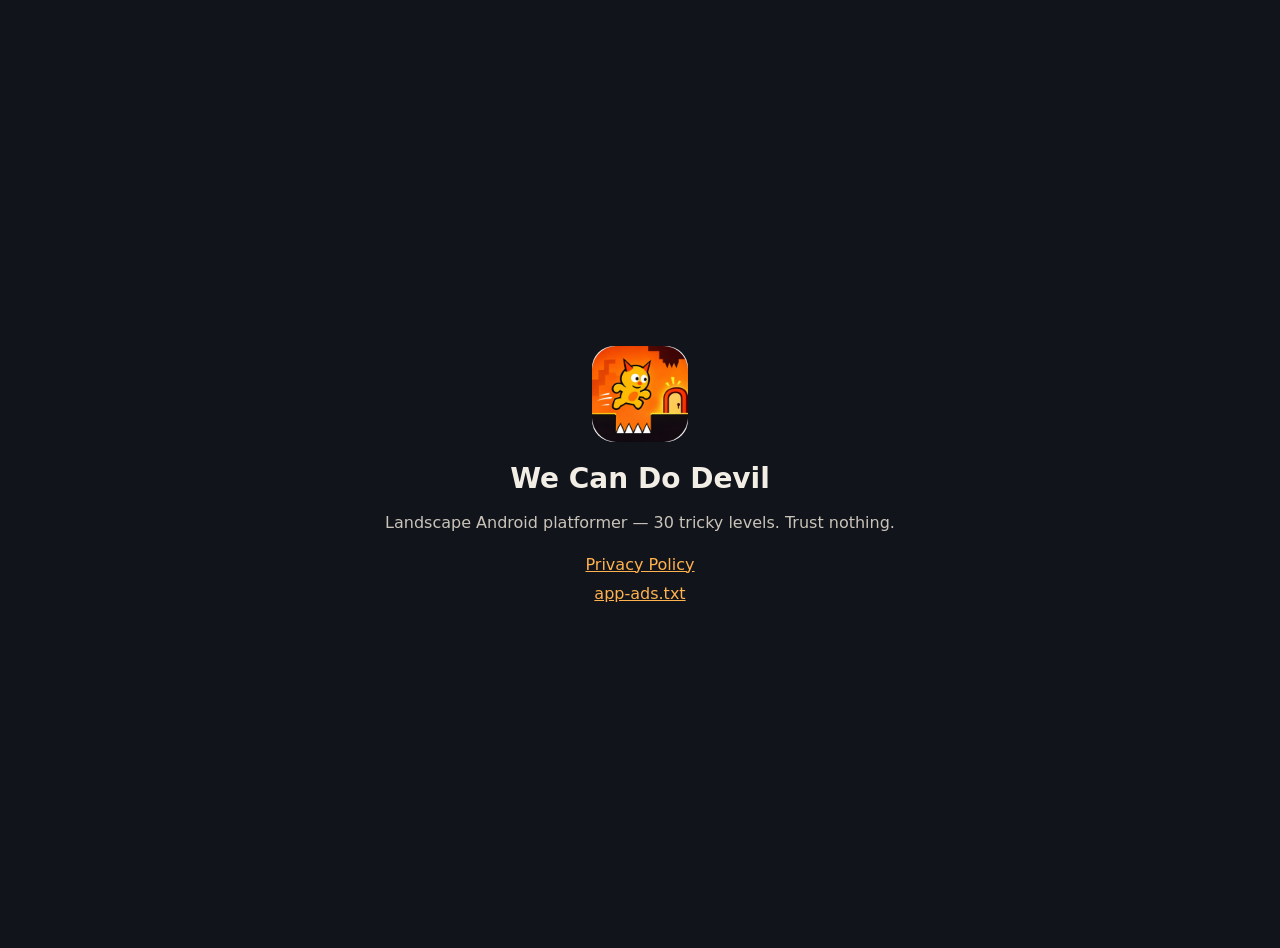
==== index.html @ e6aca090 "Add We Can Do Devil privacy policy and app-ads.txt" ====
<!doctype html>
<html lang="en">
  <head>
    <meta charset="UTF-8" />
    <meta name="viewport" content="width=device-width, initial-scale=1" />
    <title>We Can Do Devil</title>
    <style>
      body {
        margin: 0;
        font-family: system-ui, -apple-system, Segoe UI, sans-serif;
        background: #12141b;
        color: #f2eee6;
        min-height: 100vh;
        display: grid;
        place-items: center;
        padding: 24px;
      }
      main { max-width: 520px; text-align: center; }
      img { width: 96px; height: 96px; border-radius: 22px; margin-bottom: 16px; }
      h1 { margin: 0 0 8px; font-size: 28px; }
      p { color: #c9c4ba; line-height: 1.5; }
      a { color: #ffb24d; }
      .links { margin-top: 20px; display: grid; gap: 10px; }
    </style>
  </head>
  <body>
    <main>
      <img src="icon-512.png" alt="We Can Do Devil icon" width="96" height="96" />
      <h1>We Can Do Devil</h1>
      <p>Landscape Android platformer — 30 tricky levels. Trust nothing.</p>
      <div class="links">
        <a href="privacy.html">Privacy Policy</a>
        <a href="app-ads.txt">app-ads.txt</a>
      </div>
    </main>
  </body>
</html>
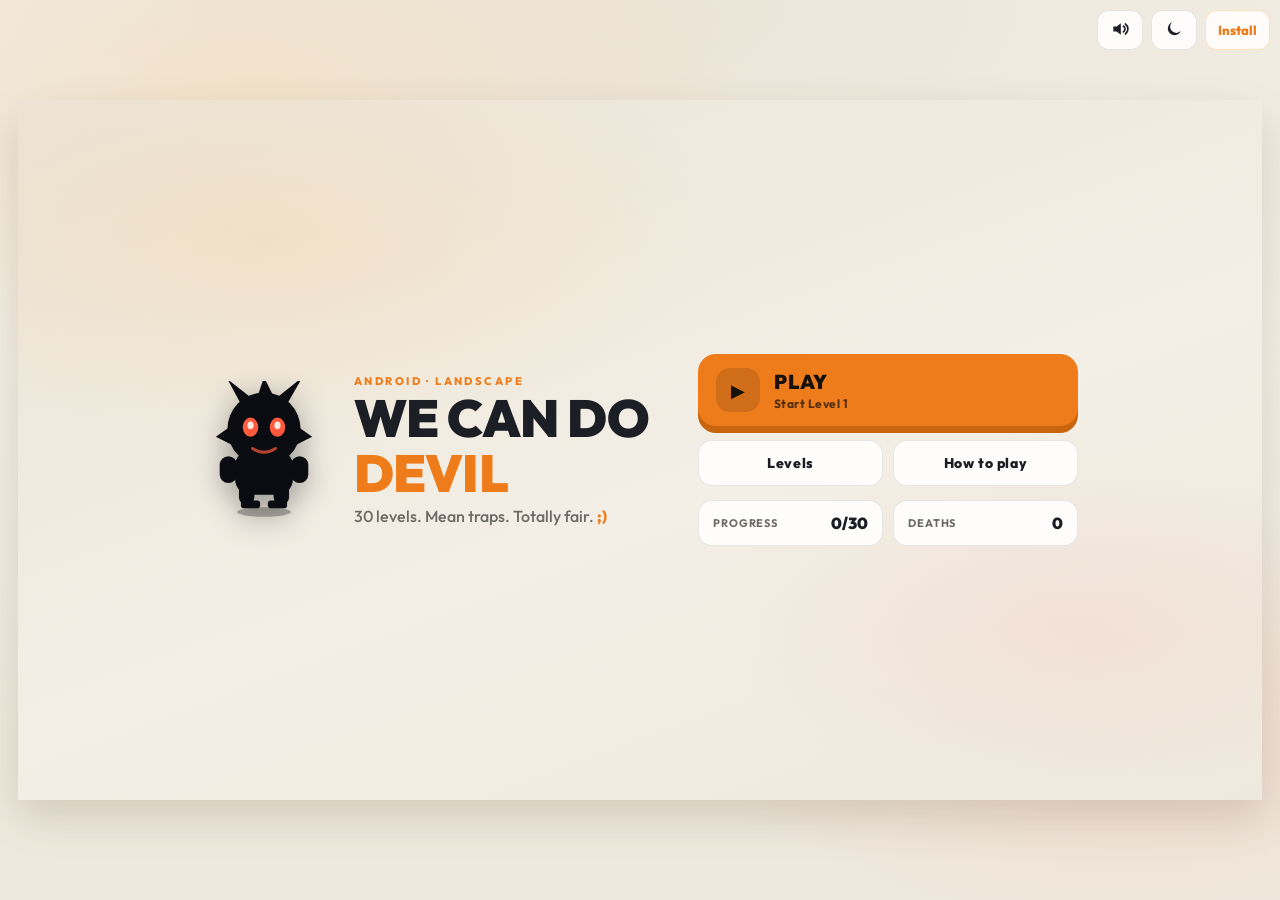
==== commit 589e21c1: "Publish full We Can Do Devil web game on GitHub Pages" ====
--- a/index.html
+++ b/index.html
@@ -1,37 +1,271 @@
-<!doctype html>
-<html lang="en">
+﻿<!doctype html>
+<html lang="en" data-theme="dark">
   <head>
     <meta charset="UTF-8" />
-    <meta name="viewport" content="width=device-width, initial-scale=1" />
+    <meta name="viewport" content="width=device-width, initial-scale=1.0, maximum-scale=1.0, user-scalable=no, viewport-fit=cover" />
+    <meta name="theme-color" content="#14161d" />
+    <meta name="screen-orientation" content="landscape" />
     <title>We Can Do Devil</title>
-    <style>
-      body {
-        margin: 0;
-        font-family: system-ui, -apple-system, Segoe UI, sans-serif;
-        background: #12141b;
-        color: #f2eee6;
-        min-height: 100vh;
-        display: grid;
-        place-items: center;
-        padding: 24px;
-      }
-      main { max-width: 520px; text-align: center; }
-      img { width: 96px; height: 96px; border-radius: 22px; margin-bottom: 16px; }
-      h1 { margin: 0 0 8px; font-size: 28px; }
-      p { color: #c9c4ba; line-height: 1.5; }
-      a { color: #ffb24d; }
-      .links { margin-top: 20px; display: grid; gap: 10px; }
-    </style>
+    <meta name="description" content="A cute precision platformer with tricky traps and 30 levels. Landscape mobile game." />
+    <meta property="og:title" content="We Can Do Devil" />
+    <meta property="og:description" content="A cute precision platformer with tricky traps and 30 levels." />
+    <meta property="og:type" content="website" />
+    <meta name="twitter:card" content="summary_large_image" />
+    <meta name="mobile-web-app-capable" content="yes" />
+    <meta name="apple-mobile-web-app-capable" content="yes" />
+    <meta name="apple-mobile-web-app-status-bar-style" content="black-translucent" />
+    <meta name="apple-mobile-web-app-title" content="We Can Do Devil" />
+    <link rel="manifest" href="./manifest.json" />
+    <link rel="icon" type="image/svg+xml" href="./icon.svg" />
+    <link rel="apple-touch-icon" href="./icon.svg" />
+    <link rel="preconnect" href="https://fonts.googleapis.com" />
+    <link rel="preconnect" href="https://fonts.gstatic.com" crossorigin />
+    <link href="https://fonts.googleapis.com/css2?family=Outfit:wght@400;500;600;700;800;900&display=swap" rel="stylesheet" />
+    <script type="module" crossorigin src="./assets/index-De9Zyb-N.js"></script>
+    <link rel="modulepreload" crossorigin href="./assets/three.core-CCTtPcqR.js">
+    <link rel="modulepreload" crossorigin href="./assets/BufferGeometryUtils-biHUlhMJ.js">
+    <link rel="modulepreload" crossorigin href="./assets/HandPoses-DaabQczj.js">
+    <link rel="modulepreload" crossorigin href="./assets/ThreeDisposal-ByyJ91mK.js">
+    <link rel="modulepreload" crossorigin href="./assets/Pass-BI-sUX_o.js">
+    <link rel="modulepreload" crossorigin href="./assets/preload-helper-DclECHGd.js">
+    <link rel="modulepreload" crossorigin href="./assets/ModelLoader-D724xuoS.js">
+    <link rel="modulepreload" crossorigin href="./assets/UITextInput-BegEpSxN.js">
+    <link rel="modulepreload" crossorigin href="./assets/PanelMaterialFactory-B_TD-cvQ.js">
+    <link rel="modulepreload" crossorigin href="./assets/three.module-2ttZKR7F.js">
+    <link rel="modulepreload" crossorigin href="./assets/dist-CMedSjkm.js">
+    <link rel="stylesheet" crossorigin href="./assets/index-B0c76IM-.css">
   </head>
   <body>
-    <main>
-      <img src="icon-512.png" alt="We Can Do Devil icon" width="96" height="96" />
-      <h1>We Can Do Devil</h1>
-      <p>Landscape Android platformer — 30 tricky levels. Trust nothing.</p>
-      <div class="links">
-        <a href="privacy.html">Privacy Policy</a>
-        <a href="app-ads.txt">app-ads.txt</a>
-      </div>
-    </main>
+    <!-- Compact top tools (mobile-first) -->
+    <div id="topbar">
+      <button id="btn-mute" class="ic-btn" aria-label="Toggle sound" title="Sound">
+        <span id="ic-mute"></span>
+      </button>
+      <button id="btn-theme" class="ic-btn" aria-label="Toggle theme" title="Theme">
+        <span id="ic-theme"></span>
+      </button>
+      <button id="btn-install-apk" class="ic-btn apk-btn" aria-label="Install App" title="Install on Android">
+        <span>Install</span>
+      </button>
+    </div>
+
+    <div id="stage">
+      <canvas id="game" width="960" height="540"></canvas>
+
+      <!-- HUD -->
+      <div id="hud" class="hidden">
+        <div class="hud-left">
+          <button id="hud-menu-btn" class="hud-pill-btn" title="Pause" aria-label="Pause">☰</button>
+          <span id="hud-levelnum" class="pill">1</span>
+          <span id="hud-levelname">NOTHING TO SEE HERE</span>
+        </div>
+        <div class="hud-right">
+          <span class="skull" aria-hidden="true">☠</span><span id="hud-deaths">0</span>
+        </div>
+      </div>
+
+      <!-- HOME / LEVELS / HOWTO -->
+      <div id="menu">
+        <div class="menu-shell">
+          <!-- HOME -->
+          <section id="panel-home" class="panel active">
+            <div class="home-layout">
+              <div class="home-hero">
+                <div class="mascot" aria-hidden="true">
+                  <svg class="mascot-svg" viewBox="0 0 128 144" width="118" height="132">
+                    <ellipse cx="64" cy="136" rx="28" ry="5" fill="#000" opacity="0.28"/>
+                    <g fill="#0B0C12">
+                      <g class="mascot-leg mascot-leg-l">
+                        <rect x="38" y="100" width="16" height="28" rx="7"/>
+                        <rect x="40" y="124" width="20" height="8" rx="3"/>
+                      </g>
+                      <g class="mascot-leg mascot-leg-r">
+                        <rect x="74" y="100" width="16" height="28" rx="7"/>
+                        <rect x="68" y="124" width="20" height="8" rx="3"/>
+                      </g>
+                      <rect x="34" y="72" width="60" height="46" rx="16"/>
+                      <g class="mascot-arm mascot-arm-l">
+                        <rect x="18" y="78" width="18" height="28" rx="9"/>
+                      </g>
+                      <g class="mascot-arm mascot-arm-r">
+                        <rect x="92" y="78" width="18" height="28" rx="9"/>
+                      </g>
+                      <circle cx="64" cy="50" r="38"/>
+                      <path d="M40 24 L26 -2 L54 20Z"/>
+                      <path d="M88 24 L104 -4 L74 20Z"/>
+                      <path d="M58 14 L64 -4 L74 16Z"/>
+                      <path d="M28 48 L14 58 L30 66Z"/>
+                      <path d="M100 48 L114 58 L98 66Z"/>
+                    </g>
+                    <ellipse cx="50" cy="48" rx="8" ry="10" fill="#FF5A3D"/>
+                    <ellipse cx="78" cy="48" rx="8" ry="10" fill="#FF5A3D"/>
+                    <ellipse cx="50" cy="46" rx="3.2" ry="4" fill="#FFE8DE"/>
+                    <ellipse cx="78" cy="46" rx="3.2" ry="4" fill="#FFE8DE"/>
+                    <path d="M52 70 Q64 78 76 70" fill="none" stroke="#FF5A3D" stroke-width="3" stroke-linecap="round" opacity="0.7"/>
+                  </svg>
+                </div>
+                <div class="home-copy">
+                  <p class="brand-kicker">ANDROID · LANDSCAPE</p>
+                  <h1 class="title"><span class="t-brand">WE CAN DO</span><span class="t-devil">DEVIL</span></h1>
+                  <p class="subtitle">30 levels. Mean traps. Totally fair. <span class="wink">;)</span></p>
+                </div>
+              </div>
+
+              <div class="home-actions">
+                <button id="play-btn" class="cta-play">
+                  <span class="cta-play-icon" aria-hidden="true">▶</span>
+                  <span class="cta-play-text">
+                    <strong id="play-label">PLAY</strong>
+                    <small id="play-sub">Level 1</small>
+                  </span>
+                </button>
+
+                <div class="home-secondary">
+                  <button id="btn-levels" class="chip-btn" type="button">Levels</button>
+                  <button id="btn-howto" class="chip-btn" type="button">How to play</button>
+                </div>
+
+                <div class="home-stats">
+                  <div class="stat-pill"><span>Progress</span><strong id="stat-progress">0/30</strong></div>
+                  <div class="stat-pill"><span>Deaths</span><strong id="menu-deaths">0</strong></div>
+                </div>
+              </div>
+            </div>
+          </section>
+
+          <!-- LEVELS -->
+          <section id="panel-levels" class="panel">
+            <div class="panel-bar">
+              <button id="levels-back" class="back-btn" type="button" aria-label="Back">←</button>
+              <div class="panel-bar-copy">
+                <h2>Choose Level</h2>
+                <p id="levels-hint">Cleared levels glow amber. Locked levels stay closed.</p>
+              </div>
+              <div class="stat-pill compact"><span>Done</span><strong id="stat-progress-levels">0/30</strong></div>
+            </div>
+            <div id="level-grid" class="level-grid"></div>
+            <p class="levels-foot">Tap any unlocked level to jump in.</p>
+          </section>
+
+          <!-- HOW TO PLAY -->
+          <section id="panel-howto" class="panel">
+            <div class="panel-bar">
+              <button id="howto-back" class="back-btn" type="button" aria-label="Back">←</button>
+              <div class="panel-bar-copy">
+                <h2>How to play</h2>
+                <p>Phone on its side. Fingers do the rest.</p>
+              </div>
+            </div>
+            <div class="howto-grid">
+              <div class="howto-card">
+                <div class="howto-icon">◀ ▶</div>
+                <h3>Move</h3>
+                <p>Left side arrows move Pip.</p>
+              </div>
+              <div class="howto-card">
+                <div class="howto-icon">▲</div>
+                <h3>Jump</h3>
+                <p>Right big button to jump.</p>
+              </div>
+              <div class="howto-card">
+                <div class="howto-icon">↻</div>
+                <h3>Restart</h3>
+                <p>Instant restart when a trap wins.</p>
+              </div>
+              <div class="howto-card">
+                <div class="howto-icon">🚪</div>
+                <h3>Goal</h3>
+                <p>Reach the exit door. Trust nothing.</p>
+              </div>
+            </div>
+            <button id="howto-play" class="primary-btn howto-cta" type="button">Got it — Play</button>
+            <p class="legal-links">
+              <a href="/privacy.html" target="_blank" rel="noopener">Privacy Policy</a>
+              · Original game · Not affiliated with other titles
+            </p>
+          </section>
+        </div>
+      </div>
+
+      <!-- PAUSE -->
+      <div id="pause-modal" class="hidden">
+        <div class="pause-box">
+          <h2>Paused</h2>
+          <p>The portal is still waiting… probably.</p>
+          <div class="pause-actions">
+            <button id="pause-resume-btn" class="primary-btn">Resume</button>
+            <button id="pause-restart-btn" class="secondary-btn">Restart Level</button>
+            <button id="pause-menu-btn" class="outline-btn">Home</button>
+          </div>
+        </div>
+      </div>
+
+      <!-- END SCREEN -->
+      <div id="end-screen" class="hidden">
+        <div class="menu-shell end-shell">
+          <div class="mascot" aria-hidden="true">
+            <svg class="mascot-svg" viewBox="0 0 128 144" width="96" height="108">
+              <g fill="#2A2C35">
+                <rect x="40" y="106" width="20" height="22" rx="6"/>
+                <rect x="68" y="106" width="20" height="22" rx="6"/>
+                <rect x="34" y="74" width="60" height="46" rx="16"/>
+                <rect x="22" y="80" width="18" height="26" rx="9"/>
+                <rect x="88" y="80" width="18" height="26" rx="9"/>
+                <circle cx="64" cy="52" r="38"/>
+                <path d="M40 26 L30 2 L54 22Z"/>
+                <path d="M88 26 L100 0 L74 22Z"/>
+              </g>
+              <rect x="42" y="108" width="16" height="18" rx="5" fill="#E89A28"/>
+              <rect x="70" y="108" width="16" height="18" rx="5" fill="#E89A28"/>
+              <rect x="38" y="78" width="52" height="40" rx="14" fill="#FFC14D"/>
+              <rect x="62" y="86" width="22" height="26" rx="8" fill="#E89A28"/>
+              <rect x="26" y="84" width="14" height="22" rx="7" fill="#FFC14D"/>
+              <rect x="88" y="84" width="14" height="22" rx="7" fill="#FFC14D"/>
+              <circle cx="64" cy="52" r="34" fill="#FFC14D"/>
+              <path d="M70 42 A22 22 0 0 1 86 62 L70 56 Z" fill="#E89A28"/>
+              <path d="M44 28 L36 8 L52 24Z" fill="#FF6B45"/>
+              <path d="M84 28 L94 6 L76 24Z" fill="#FF6B45"/>
+              <circle cx="52" cy="48" r="9" fill="#fff"/>
+              <circle cx="78" cy="48" r="9" fill="#fff"/>
+              <circle cx="54" cy="49" r="4.2" fill="#2A2C35"/>
+              <circle cx="80" cy="49" r="4.2" fill="#2A2C35"/>
+              <rect x="58" y="58" width="12" height="9" rx="3" fill="#FF6B45"/>
+              <path d="M54 72 Q64 78 74 72" fill="none" stroke="#2A2C35" stroke-width="3" stroke-linecap="round"/>
+            </svg>
+          </div>
+          <h1 class="end-title">YOU BEAT<br />THE DEVIL</h1>
+          <p class="end-sub">…or Pip let you win on purpose.</p>
+          <p class="end-stats">You died <span id="end-deaths">0</span> times across 30 levels.<br /><strong id="end-roast"></strong></p>
+          <div class="menu-buttons">
+            <button id="end-play-again-btn" class="cta-play compact">Play Again</button>
+            <button id="end-menu-btn" class="chip-btn">Home</button>
+          </div>
+        </div>
+      </div>
+    </div>
+
+    <!-- TOUCH CONTROLS -->
+    <div id="touch-controls" class="hidden">
+      <div class="tc-group tc-move">
+        <button id="tc-left" class="tc-btn" aria-label="Move left">
+          <svg viewBox="0 0 24 24" width="30" height="30"><path d="M15 5 L7 12 L15 19" fill="none" stroke="currentColor" stroke-width="3.2" stroke-linecap="round" stroke-linejoin="round"/></svg>
+        </button>
+        <button id="tc-right" class="tc-btn" aria-label="Move right">
+          <svg viewBox="0 0 24 24" width="30" height="30"><path d="M9 5 L17 12 L9 19" fill="none" stroke="currentColor" stroke-width="3.2" stroke-linecap="round" stroke-linejoin="round"/></svg>
+        </button>
+      </div>
+      <div class="tc-group tc-actions">
+        <button id="tc-restart" class="tc-btn tc-small" aria-label="Restart level">
+          <svg viewBox="0 0 24 24" width="22" height="22"><path d="M4 12 a8 8 0 1 1 2.4 5.7 M4 12 V6 M4 12 H10" fill="none" stroke="currentColor" stroke-width="2.6" stroke-linecap="round" stroke-linejoin="round"/></svg>
+        </button>
+        <button id="tc-jump" class="tc-btn tc-jump" aria-label="Jump">
+          <svg viewBox="0 0 24 24" width="36" height="36"><path d="M5 15 L12 7 L19 15" fill="none" stroke="currentColor" stroke-width="3.2" stroke-linecap="round" stroke-linejoin="round"/></svg>
+        </button>
+      </div>
+    </div>
+
+    <div id="rotate-hint">↻ Turn your phone sideways to play</div>
+
   </body>
 </html>
+
--- a/assets/index-B0c76IM-.css
+++ b/assets/index-B0c76IM-.css
@@ -0,0 +1 @@
+:root,[data-theme=dark]{--bg:#12141b;--bg2:#1a1e28;--stage:#0c0e13;--fg:#f2eee6;--muted:#9a968d;--line:#f2eee61f;--panel:#1c202ac7;--glass:#161922d1;--accent:#ffb24d;--accent-press:#d98a26;--danger:#ff5d52;--ink:#1d2030;--shadow:0 18px 50px #0000008c}[data-theme=light]{--bg:#f3efe6;--bg2:#ebe4d7;--stage:#efe9dd;--fg:#1c1e26;--muted:#6b6a63;--line:#1c1e261a;--panel:#ffffffe0;--glass:#ffffffd6;--accent:#ef7c1b;--accent-press:#c9650f;--danger:#e5463c;--ink:#1d2030;--shadow:0 18px 42px #5a462d2e}*{box-sizing:border-box;-webkit-tap-highlight-color:transparent}html,body{background:var(--stage);width:100%;height:100%;color:var(--fg);-webkit-user-select:none;user-select:none;margin:0;padding:0;font-family:Outfit,system-ui,-apple-system,Segoe UI,sans-serif;overflow:hidden}body{background:radial-gradient(ellipse 90% 70% at 18% 12%, #ffb24d1f, transparent 46%), radial-gradient(ellipse 80% 60% at 88% 80%, #ff5d5214, transparent 42%), radial-gradient(ellipse 120% 90% at 50% 0%, var(--bg2) 0%, var(--bg) 58%, var(--stage) 100%);justify-content:center;align-items:center;min-height:100dvh;display:flex}xb-simulator-instructions,.simulator-instructions,div[class*=instructions],div[class*=simulator-ui]{display:none!important}body.mobile-2d{background:radial-gradient(ellipse 90% 70% at 18% 12%, #ffb24d24, transparent 46%), radial-gradient(ellipse 80% 60% at 88% 80%, #ff5d521a, transparent 42%), radial-gradient(ellipse 120% 90% at 50% 0%, var(--bg2) 0%, var(--bg) 58%, var(--stage) 100%)}#stage{z-index:10;pointer-events:none;justify-content:center;align-items:center;width:100vw;height:100dvh;display:flex;position:fixed;inset:0}#stage>*{pointer-events:auto}canvas#game{background:var(--bg);box-shadow:var(--shadow);image-rendering:-webkit-optimize-contrast;touch-action:none;z-index:1;border-radius:14px;display:block}@media (pointer:coarse),(width<=900px){canvas#game{box-shadow:none;border-radius:0}}.hidden{display:none!important}#topbar{top:max(10px, env(safe-area-inset-top));right:max(10px, env(safe-area-inset-right));z-index:50;gap:8px;display:flex;position:fixed}.ic-btn{border:1px solid var(--line);background:var(--glass);-webkit-backdrop-filter:blur(12px);min-width:40px;height:40px;color:var(--fg);cursor:pointer;border-radius:12px;justify-content:center;align-items:center;padding:0 12px;font-family:inherit;font-size:13px;font-weight:800;transition:transform .12s,border-color .2s,color .2s;display:inline-flex}.ic-btn:active{transform:scale(.94)}.apk-btn{color:var(--accent);border-color:#ffb24d59}#hud{width:100%;padding:max(12px, env(safe-area-inset-top)) max(16px, env(safe-area-inset-right)) 12px max(16px, env(safe-area-inset-left));pointer-events:none;z-index:20;justify-content:space-between;align-items:flex-start;font-weight:700;display:flex;position:absolute;inset:0 auto auto 0}.hud-left{pointer-events:auto;align-items:center;gap:10px;min-width:0;display:flex}.hud-pill-btn{border:1px solid var(--line);background:var(--glass);width:40px;height:40px;color:var(--fg);cursor:pointer;border-radius:12px;place-items:center;font-size:16px;display:grid}.pill{background:var(--accent);color:#16110a;border-radius:10px;place-items:center;min-width:34px;height:34px;padding:0 10px;font-size:15px;font-weight:900;display:inline-grid}#hud-levelname{letter-spacing:.06em;color:var(--fg);text-transform:uppercase;opacity:.9;white-space:nowrap;text-overflow:ellipsis;max-width:min(42vw,280px);font-size:13px;overflow:hidden}.hud-right{background:var(--glass);border:1px solid var(--line);border-radius:12px;align-items:center;gap:8px;padding:8px 12px;font-size:15px;display:flex}.skull{color:var(--danger);font-size:16px}#menu,#end-screen,#pause-modal{z-index:25;background:radial-gradient(ellipse 70% 55% at 20% 20%, #ffb24d24, transparent 55%), radial-gradient(ellipse 60% 50% at 85% 75%, #ff5d5214, transparent 50%), linear-gradient(160deg, var(--bg2), var(--bg) 55%, var(--stage));justify-content:center;align-items:center;animation:.28s fade;display:flex;position:absolute;inset:0;overflow:hidden}@keyframes fade{0%{opacity:0;transform:scale(.985)}to{opacity:1;transform:scale(1)}}.menu-shell,.end-shell{width:min(920px,100%);height:min(100%,100dvh);padding:max(18px, env(safe-area-inset-top)) max(22px, env(safe-area-inset-right)) max(18px, env(safe-area-inset-bottom)) max(22px, env(safe-area-inset-left));flex-direction:column;justify-content:center;display:flex}.panel{flex-direction:column;justify-content:center;width:100%;height:100%;animation:.22s fade;display:none}.panel.active{display:flex}.home-layout{grid-template-columns:1.15fr .95fr;align-items:center;gap:clamp(16px,3vw,36px);width:100%;display:grid}.home-hero{align-items:center;gap:clamp(14px,2.4vw,28px);min-width:0;display:flex}.mascot{flex:none;animation:3.4s ease-in-out infinite bob}.mascot-svg{filter:drop-shadow(0 8px 14px #00000052);image-rendering:auto;width:clamp(92px,15vw,124px);height:auto;display:block}@keyframes bob{0%,to{transform:translateY(0)rotate(-1.5deg)}50%{transform:translateY(-7px)rotate(1.8deg)}}.mascot-leg{transform-box:fill-box;transform-origin:50% 0}.mascot-leg-l{animation:.55s ease-in-out infinite mascot-step-l}.mascot-leg-r{animation:.55s ease-in-out infinite mascot-step-r}.mascot-arm{transform-box:fill-box;transform-origin:50% 0}.mascot-arm-l{animation:.55s ease-in-out infinite mascot-arm-l}.mascot-arm-r{animation:.55s ease-in-out infinite mascot-arm-r}@keyframes mascot-step-l{0%,to{transform:rotate(-14deg)translateY(0)}50%{transform:rotate(16deg)translateY(-6px)}}@keyframes mascot-step-r{0%,to{transform:rotate(16deg)translateY(-6px)}50%{transform:rotate(-14deg)translateY(0)}}@keyframes mascot-arm-l{0%,to{transform:rotate(12deg)}50%{transform:rotate(-14deg)}}@keyframes mascot-arm-r{0%,to{transform:rotate(-14deg)}50%{transform:rotate(12deg)}}.home-copy{text-align:left;min-width:0}.brand-kicker{letter-spacing:.18em;color:var(--accent);margin:0 0 6px;font-size:11px;font-weight:800}.title{letter-spacing:-.01em;flex-wrap:wrap;gap:6px 10px;margin:0 0 8px;font-size:clamp(28px,5.2vw,52px);font-weight:900;line-height:.95;display:flex}.t-brand{color:var(--fg)}.t-devil{color:var(--accent)}.subtitle{color:var(--muted);max-width:34ch;margin:0;font-size:clamp(13px,1.8vw,16px);font-weight:500}.wink{color:var(--accent);font-weight:800}.home-actions{flex-direction:column;align-items:stretch;gap:14px;display:flex}.cta-play{background:var(--accent);color:#16110a;width:100%;box-shadow:0 7px 0 var(--accent-press);cursor:pointer;text-align:left;border:none;border-radius:18px;align-items:center;gap:14px;padding:14px 18px;font-family:inherit;transition:transform .1s,box-shadow .1s;display:flex}.cta-play:active{box-shadow:0 3px 0 var(--accent-press);transform:translateY(4px)}.cta-play.compact{text-align:center;justify-content:center;width:auto;min-width:180px}.cta-play-icon{background:#16110a24;border-radius:14px;flex:none;place-items:center;width:44px;height:44px;font-size:18px;display:grid}.cta-play-text{flex-direction:column;gap:2px;display:flex}.cta-play-text strong{letter-spacing:.04em;font-size:20px;font-weight:900}.cta-play-text small{opacity:.72;letter-spacing:.04em;font-size:12px;font-weight:700}.home-secondary{grid-template-columns:1fr 1fr;gap:10px;display:grid}.chip-btn,.secondary-btn,.primary-btn,.outline-btn,.back-btn{cursor:pointer;font-family:inherit}.chip-btn{border:1px solid var(--line);background:var(--panel);height:46px;color:var(--fg);letter-spacing:.04em;border-radius:14px;font-size:14px;font-weight:800;transition:border-color .15s,color .15s,transform .1s}.chip-btn:active{transform:scale(.97)}.home-stats{grid-template-columns:1fr 1fr;gap:10px;display:grid}.stat-pill{background:var(--panel);border:1px solid var(--line);border-radius:14px;justify-content:space-between;align-items:center;gap:10px;padding:12px 14px;display:flex}.stat-pill span{letter-spacing:.08em;text-transform:uppercase;color:var(--muted);font-size:11px;font-weight:700}.stat-pill strong{color:var(--fg);font-size:16px;font-weight:900}.stat-pill.compact{min-width:92px;padding:8px 12px}.panel-bar{align-items:center;gap:12px;margin-bottom:14px;display:flex}.back-btn{border:1px solid var(--line);background:var(--panel);width:44px;height:44px;color:var(--fg);border-radius:14px;flex:none;font-size:20px;font-weight:800}.panel-bar-copy{text-align:left;flex:1;min-width:0}.panel-bar-copy h2{margin:0;font-size:22px;font-weight:900}.panel-bar-copy p{color:var(--muted);margin:2px 0 0;font-size:13px}.level-grid{grid-template-columns:repeat(10,minmax(0,1fr));gap:8px;width:100%;max-height:min(52vh,280px);padding:2px;display:grid;overflow:auto}.level-grid button{aspect-ratio:1;color:var(--fg);background:var(--panel);border:1px solid var(--line);cursor:pointer;border-radius:12px;place-items:center;font-family:inherit;font-size:14px;font-weight:800;transition:transform .1s,border-color .15s,background .15s;display:grid;position:relative}.level-grid button:active:not(:disabled){transform:scale(.94)}.level-grid button:disabled{opacity:.34;cursor:not-allowed}.level-grid button.done{background:var(--accent);border-color:var(--accent);color:#16110a}.level-grid button.current{border-color:var(--accent);box-shadow:inset 0 0 0 2px #ffb24d59}.level-grid button .lock{opacity:.8;font-size:11px}.levels-foot{color:var(--muted);text-align:left;margin:12px 0 0;font-size:12px}.howto-grid{grid-template-columns:repeat(4,minmax(0,1fr));gap:10px;margin-bottom:16px;display:grid}.howto-card{background:var(--panel);border:1px solid var(--line);text-align:left;border-radius:16px;padding:14px 12px}.howto-icon{color:var(--accent);margin-bottom:8px;font-size:18px;font-weight:900}.howto-card h3{margin:0 0 4px;font-size:15px;font-weight:800}.howto-card p{color:var(--muted);margin:0;font-size:12px;line-height:1.4}.howto-cta{align-self:flex-start;min-width:180px}.legal-links{color:var(--muted);text-align:left;margin:12px 0 0;font-size:12px}.legal-links a{color:var(--accent);font-weight:700;text-decoration:none}.primary-btn{letter-spacing:.04em;color:#16110a;background:var(--accent);box-shadow:0 5px 0 var(--accent-press);border:none;border-radius:14px;padding:12px 22px;font-size:15px;font-weight:800}.primary-btn:active{box-shadow:0 2px 0 var(--accent-press);transform:translateY(3px)}.secondary-btn{color:var(--fg);background:var(--panel);border:1px solid var(--line);border-radius:14px;padding:12px 18px;font-size:14px;font-weight:800}.outline-btn{color:var(--muted);border:1px solid var(--line);background:0 0;border-radius:12px;padding:11px;font-weight:700}.pause-box{background:var(--bg2);border:1px solid var(--line);text-align:center;width:min(360px,92vw);box-shadow:var(--shadow);border-radius:18px;padding:28px 32px}.pause-box h2{color:var(--accent);margin:0 0 6px;font-size:28px;font-weight:900}.pause-box p{color:var(--muted);margin:0 0 20px;font-size:14px}.pause-actions{flex-direction:column;gap:10px;display:flex}.end-shell{text-align:center;align-items:center;gap:8px}.end-title{color:var(--accent);margin:0;font-size:clamp(34px,7vw,64px);font-weight:900;line-height:.92}.end-sub{color:var(--muted);margin:0;font-size:15px}.end-stats{color:var(--fg);max-width:420px;margin:8px 0 12px;font-size:14px;line-height:1.5}.menu-buttons{flex-wrap:wrap;justify-content:center;gap:10px;display:flex}#touch-controls{z-index:35;pointer-events:none;padding:0 max(18px, env(safe-area-inset-right)) max(16px, env(safe-area-inset-bottom)) max(18px, env(safe-area-inset-left));justify-content:space-between;align-items:flex-end;display:flex;position:fixed;inset:0}.tc-group{align-items:flex-end;gap:14px;display:flex}.tc-actions{align-items:center}.tc-btn{pointer-events:auto;border:1.5px solid var(--line);background:var(--glass);-webkit-backdrop-filter:blur(8px);width:64px;height:64px;color:var(--fg);touch-action:none;border-radius:50%;place-items:center;display:grid}.tc-btn.held,.tc-btn:active{background:var(--accent);color:#16110a;border-color:var(--accent);transform:scale(.94)}.tc-jump{width:78px;height:78px}.tc-small{opacity:.92;width:48px;height:48px}#rotate-hint{z-index:80;text-align:center;letter-spacing:.02em;color:var(--fg);pointer-events:none;background:#0c0e13eb;place-items:center;padding:24px;font-size:18px;font-weight:800;display:none;position:fixed;inset:0}#rotate-hint.show{display:grid}@media (orientation:portrait) and (width<=900px){.home-layout{grid-template-columns:1fr;align-content:center;gap:18px}.home-hero{text-align:center;flex-direction:column}.home-copy{text-align:center}.title{justify-content:center}.subtitle{margin-inline:auto}.howto-grid{grid-template-columns:1fr 1fr}.level-grid{grid-template-columns:repeat(6,minmax(0,1fr))}}@media (orientation:landscape) and (height<=520px){.mascot-svg{width:clamp(78px,14vh,110px)}.title{font-size:clamp(24px,6.5vh,40px)}.cta-play{border-radius:16px;padding:10px 14px}.cta-play-icon{width:38px;height:38px}.cta-play-text strong{font-size:17px}.chip-btn,.back-btn{height:40px}.level-grid{grid-template-columns:repeat(10,minmax(0,1fr));gap:6px;max-height:min(58vh,220px)}.howto-grid{gap:8px}.howto-card{padding:10px}#hud-levelname{display:none}}@media (width>=901px){.brand-kicker{letter-spacing:.22em}}
